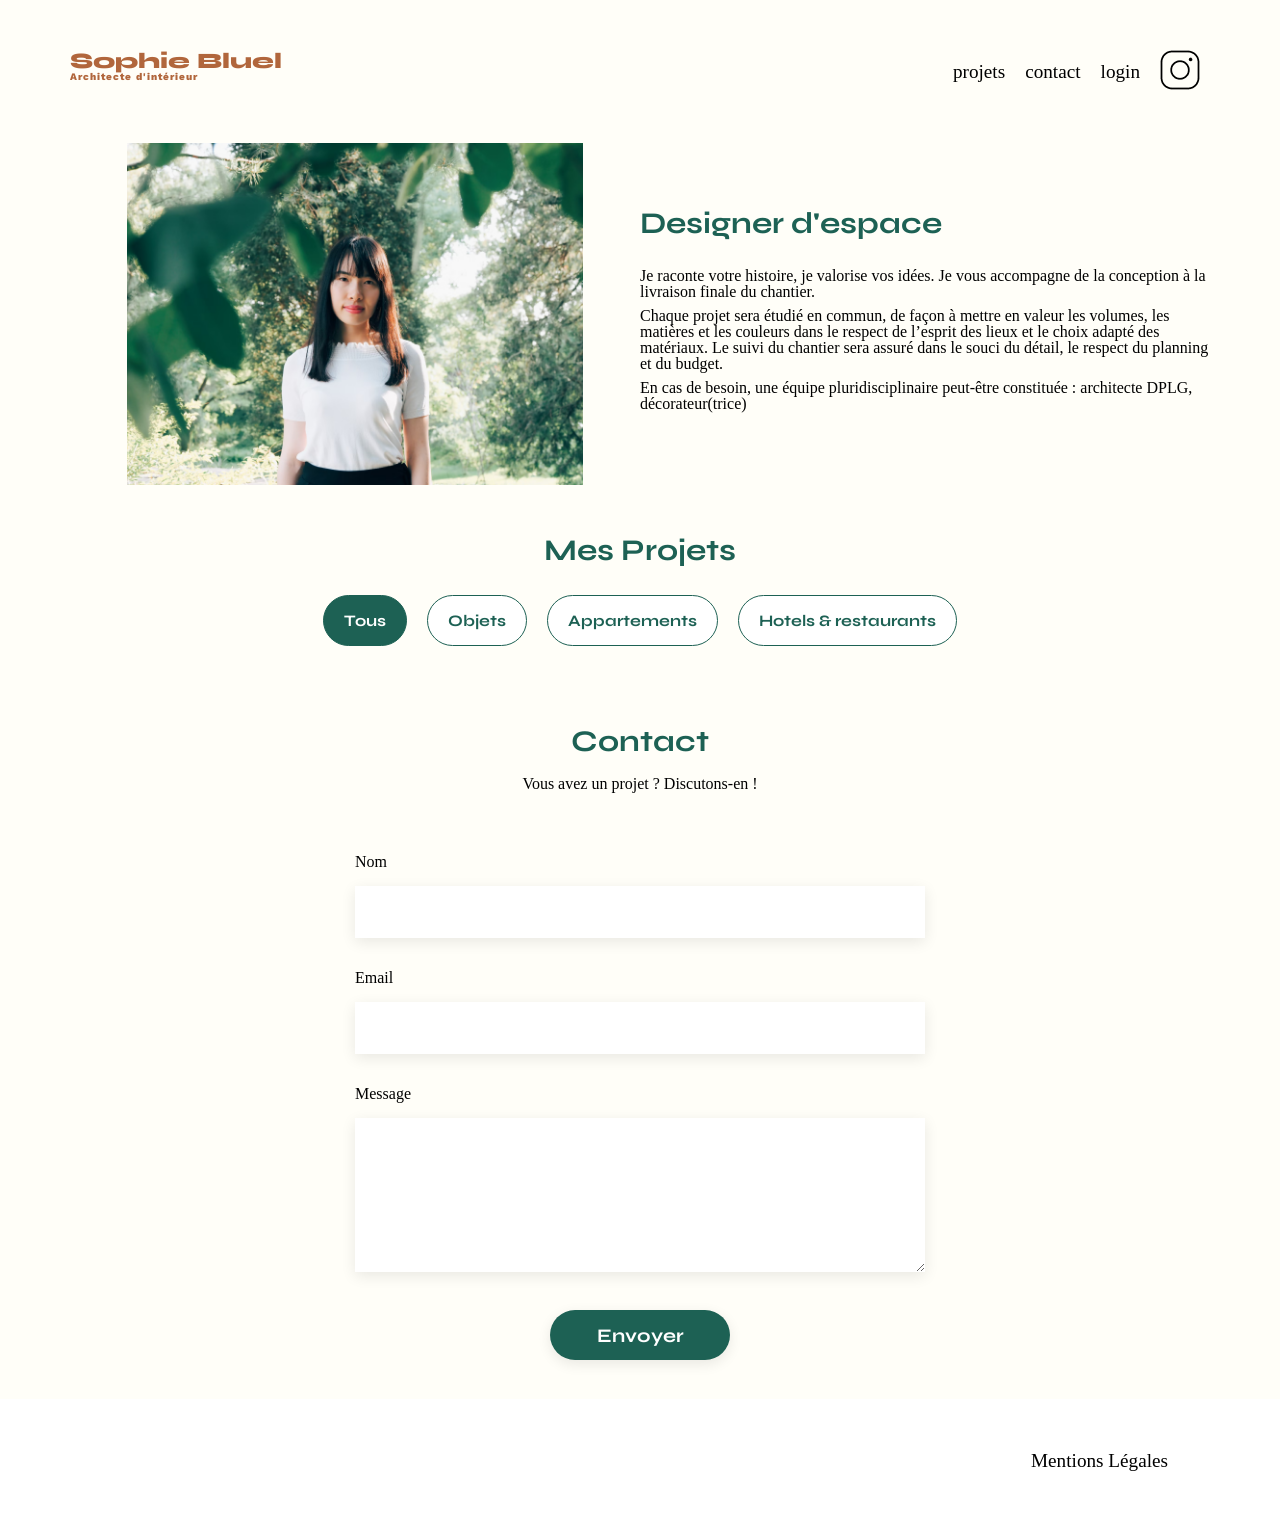
==== index.html @ d8950c9f "Background-color" ====
<!DOCTYPE html>
<html lang="fr">
<head>
	<meta charset="UTF-8">
	<title>Sophie Bluel - Architecte d'intérieur</title>
	<meta name="viewport" content="width=device-width, initial-scale=1.0">
	<link rel="preconnect" href="https://fonts.googleapis.com">
	<link rel="preconnect" href="https://fonts.gstatic.com" crossorigin>
	<link href="https://fonts.googleapis.com/css2?family=Syne:wght@700;800&family=Work+Sans&display=swap" rel="stylesheet">
	<meta name="description" content="">
	<link rel="stylesheet" href="./assets/style.css">
</head>
<body>
	
<header>
	<h1>Sophie Bluel <span>Architecte d'intérieur</span></h1>
	<nav>
		<ul>
			<li>projets</li>
			<li>contact</li>
			<li><a href="login.html">login</a></li>
			<li><img src="./assets/icons/instagram.png" alt="Instagram"></li>
		</ul>
	</nav>
</header>
<main>
	<section id="introduction">
		<figure>
			<img src="./assets/images/sophie-bluel.png" alt="">
		</figure>
		<article>
			<h2>Designer d'espace</h2>
			<p>Je raconte votre histoire, je valorise vos idées. Je vous accompagne de la conception à la livraison finale du chantier.</p>
			<p>Chaque projet sera étudié en commun, de façon à mettre en valeur les volumes, les matières et les couleurs dans le respect de l’esprit des lieux et le choix adapté des matériaux. Le suivi du chantier sera assuré dans le souci du détail, le respect du planning et du budget.</p>
			<p>En cas de besoin, une équipe pluridisciplinaire peut-être constituée : architecte DPLG, décorateur(trice)</p>
		</article>
	</section>
	<section id="portfolio">
		<h2>Mes Projets</h2>
		<div class="filters">
			<button data-category="0" class="active">Tous</button>
			<button data-category="1">Objets</button>
			<button data-category="2">Appartements</button>
			<button data-category="3">Hotels & restaurants</button>
		</div>
		<div class="gallery">
			<!-- Ajout des works via l'API -->
		</div>
	</section>
	<section id="contact">
		<h2>Contact</h2>
		<p>Vous avez un projet ? Discutons-en !</p>
		<form action="#" method="post">
			<label for="name">Nom</label>
			<input type="text" name="name" id="name">
			<label for="email">Email</label>
			<input type="email" name="email" id="email">
			<label for="message">Message</label>
			<textarea name="message" id="message" cols="30" rows="10"></textarea>
			<input type="submit" value="Envoyer">
		</form>
	</section>

</main>

<footer>
	<div class="footer-content">
	<nav>
		<ul>
			<li>Mentions Légales</li>
		</ul>
	</nav>
	</div>
</footer>
<script src="./script.js"></script>
</body>
</html>
---- assets/style.css ----
/* http://meyerweb.com/eric/tools/css/reset/
   v2.0 | 20110126
   License: none (public domain)
*/

html, body, div, span, applet, object, iframe,
h1, h2, h3, h4, h5, h6, p, blockquote, pre,
a, abbr, acronym, address, big, cite, code,
del, dfn, em, img, ins, kbd, q, s, samp,
small, strike, strong, sub, sup, tt, var,
b, u, i, center,
dl, dt, dd, ol, ul, li,
fieldset, form, label, legend,
table, caption, tbody, tfoot, thead, tr, th, td,
article, aside, canvas, details, embed,
figure, figcaption, footer, header, hgroup,
menu, nav, output, ruby, section, summary,
time, mark, audio, video {
	margin: 0;
	padding: 0;
	border: 0;
	font-size: 100%;
	font: inherit;
	vertical-align: baseline;
}
/* HTML5 display-role reset for older browsers */
article, aside, details, figcaption, figure,
footer, header, hgroup, menu, nav, section {
	display: block;
}
body {
	line-height: 1;
	background-color: #FFFEF8;
}
ol, ul {
	list-style: none;
}
blockquote, q {
	quotes: none;
}
blockquote:before, blockquote:after,
q:before, q:after {
	content: '';
	content: none;
}
table {
	border-collapse: collapse;
	border-spacing: 0;
}
/** end reset css**/


main {
  max-width: 1140px;
  margin: auto; /* centre le contenu */
}
header {
	display: flex;
	justify-content: space-between;
	margin: 50px auto 0 auto; /* espace de 50px au-dessus */
}

header,
main {
  max-width: 1140px;
  
}
section {
	margin: 50px 0
}

h1{
	display: flex;
	flex-direction: column;
	font-family: 'Syne';
	font-size: 22px;
	font-weight: 800;
	color: #B1663C
}

h1 > span {
	font-family: 'Work Sans';
	font-size:10px;
	letter-spacing: 0.1em;
;
}

h2{
	font-family: 'Syne';
	font-weight: 700;
	font-size: 30px;
	color: #1D6154
}
nav ul {
	display: flex;
	align-items: center;
	list-style-type: none;

}
nav li {
	padding: 0 10px;
	font-size: 1.2em;
}

nav a {
  color: inherit;          /* garde la même couleur que le texte du <li> */
  text-decoration: none;   /* enlève le soulignement */
}

li:hover {
	color: #B1663C;
}
#introduction {
	display: flex;
	align-items: center;
}
#introduction figure {
	flex: 1
}
#introduction img {
	display: block;
	margin: auto;
	width: 80%;
}

#introduction article {
	flex: 1
}
#introduction h2 {
	margin-bottom: 1em;
}

#introduction p {
	margin-bottom: 0.5em;
}
#portfolio h2 {
	text-align: center;
	margin-bottom: 1em;
}

/* Boutons pour le filtre */

.filters {
	display: flex;
	justify-content: center;
	gap: 20px;
	margin: 30px;
}

.filters button{
border-radius: 60px;
border: 1px solid #1D6154;
padding: 15px 20px;
font-family: Syne;
font-weight: 700;
font-size: 16px;
text-align: center;
color :#1D6154;
background-color: white;
}

button.active {
    background-color:#1D6154;
    color: white;
}

.gallery {
	width: 100%;
	display: grid;
	grid-template-columns: 1fr 1fr 1fr;
	grid-column-gap: 20px;
	grid-row-gap: 20px;
}

.gallery img {
	width: 100%;

}
#contact {
	width: 50%;
margin: auto;
}
#contact > * {
	text-align: center;

}
#contact h2{
	margin-bottom: 20px;
}
#contact form {
	text-align: left;
	margin-top:30px;
	display: flex;
	flex-direction: column;
}

#contact input {
	height: 50px;
	font-size: 1.2em;
	border: none;
	box-shadow: 0px 4px 14px rgba(0, 0, 0, 0.09);
}
#contact label {
	margin: 2em 0 1em 0;
}
#contact textarea {
	border: none;
	box-shadow: 0px 4px 14px rgba(0, 0, 0, 0.09);
}

input[type="submit"]{
	font-family: 'Syne';
	font-weight: 700;
	color: white;
	background-color: #1D6154;
	margin : 2em auto ;
	width: 180px;
	text-align: center;
	border-radius: 60px ;
}


footer {
  background-color: #fff;
  width: 100%;
  padding: 20px 0;
}

.footer-content {
  max-width: 1140px;   /* même largeur que main et header */
  margin: 0 auto;      /* centre le contenu */
}

footer nav ul {
  display: flex;
  justify-content: flex-end;
  margin: 2em;
}
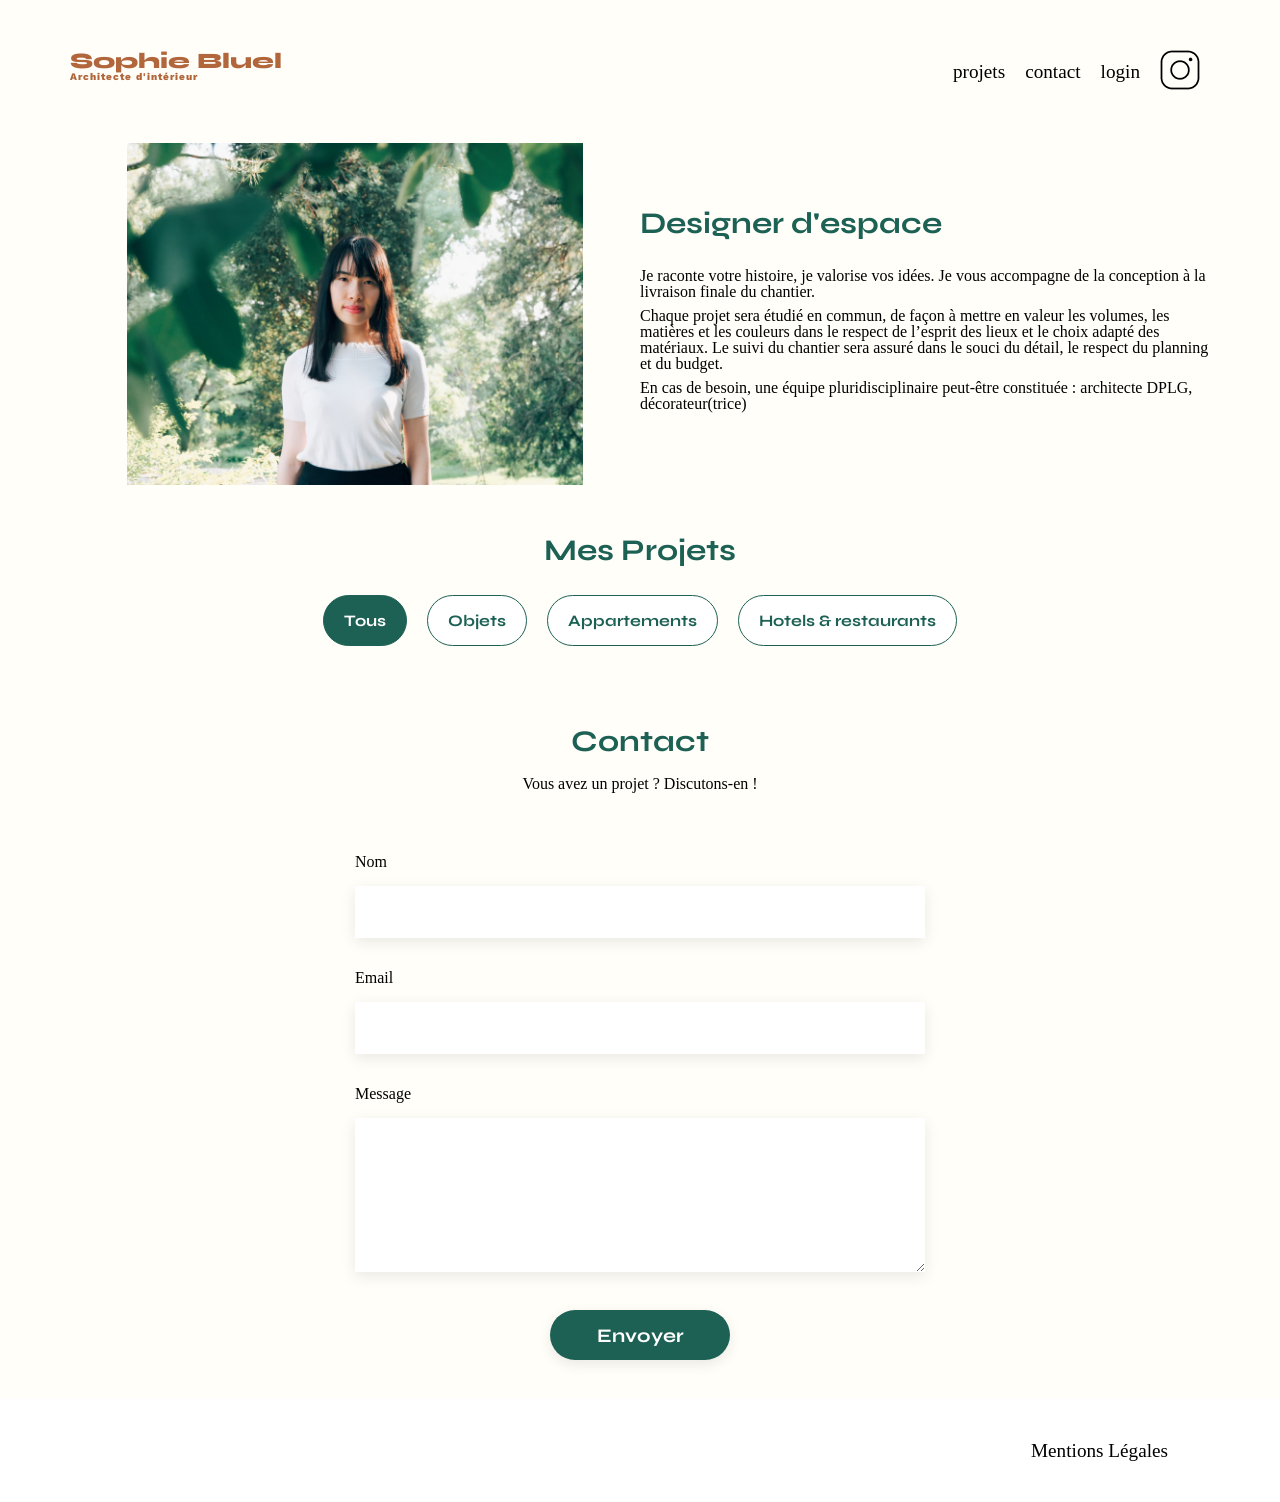
==== commit 0eccfe4b: "Envoi form login" ====
--- a/index.html
+++ b/index.html
@@ -10,8 +10,7 @@
 	<meta name="description" content="">
 	<link rel="stylesheet" href="./assets/style.css">
 </head>
-<body>
-	
+<body>	
 <header>
 	<h1>Sophie Bluel <span>Architecte d'intérieur</span></h1>
 	<nav>
--- a/assets/style.css
+++ b/assets/style.css
@@ -107,6 +107,10 @@
   text-decoration: none;   /* enlève le soulignement */
 }
 
+nav a.active {
+  font-weight: 700; /* rend le texte gras */
+}
+
 li:hover {
 	color: #B1663C;
 }
@@ -223,7 +227,7 @@
 footer {
   background-color: #fff;
   width: 100%;
-  padding: 20px 0;
+  padding: 10px 0;
 }
 
 .footer-content {
@@ -237,3 +241,55 @@
   margin: 2em;
 }
 
+/* ============ PAGE LOGIN ============ */
+
+.login-page {
+  height: 100vh; /* prend toute la hauteur de l’écran */
+  display: flex;
+  flex-direction: column;
+  justify-content: center;
+  align-items: center;
+  background-color: #FFFEF8;
+}
+
+.login-page form {
+  display: flex;
+  flex-direction: column;
+  width: 400px;
+}
+
+.login-page h2 {
+    margin-bottom: 40px;
+    text-align: center;
+}
+
+.login-page input {
+  height: 50px;
+  font-size: 1.1em;
+  border: none;
+  margin-bottom: 50px;
+  box-shadow: 0px 4px 14px rgba(0, 0, 0, 0.09);
+}
+
+.login-page label {
+  margin-top: 15px;
+  margin-bottom: 8px;
+  color: #3D3D3D;
+}
+
+.login-page input:not([type="submit"]) {
+  margin-bottom: 30px;
+}
+
+.login-page p {
+  text-align: center;
+}
+
+.login-page p a {
+  font-family: 'Work Sans';
+  font-weight: 500;
+  font-size: 14px;
+  line-height: 100%;
+  text-decoration: underline;
+  color: #3D3D3D;
+}
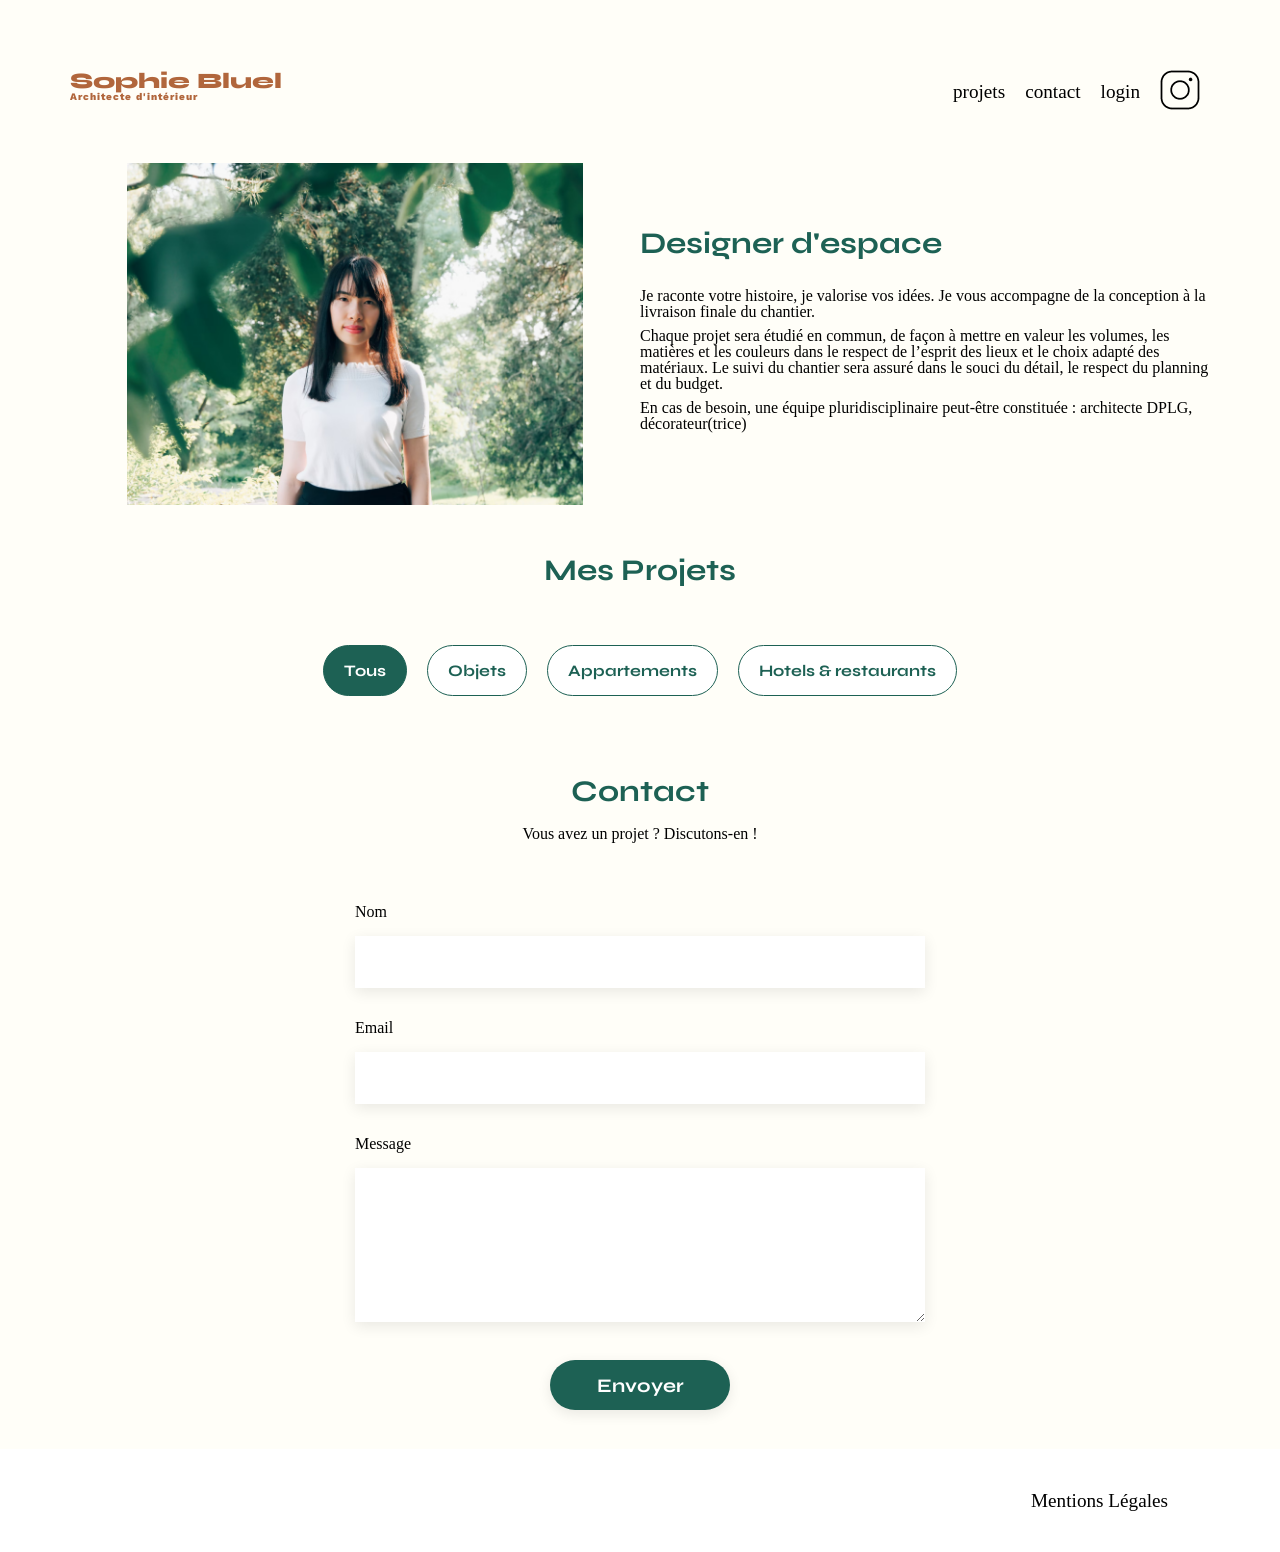
==== commit 732ae068: "Ouverture et fermeture de la modal" ====
--- a/index.html
+++ b/index.html
@@ -8,10 +8,15 @@
 	<link rel="preconnect" href="https://fonts.gstatic.com" crossorigin>
 	<link href="https://fonts.googleapis.com/css2?family=Syne:wght@700;800&family=Work+Sans&display=swap" rel="stylesheet">
 	<meta name="description" content="">
+	<link rel="stylesheet" href="https://cdnjs.cloudflare.com/ajax/libs/font-awesome/6.6.0/css/all.min.css"/>
 	<link rel="stylesheet" href="./assets/style.css">
 </head>
 <body>	
 <header>
+	<div class="edition-mode">
+	<i class="fa-regular fa-pen-to-square"></i>
+	<p>Mode édition</p>
+	</div>
 	<h1>Sophie Bluel <span>Architecte d'intérieur</span></h1>
 	<nav>
 		<ul>
@@ -35,7 +40,13 @@
 		</article>
 	</section>
 	<section id="portfolio">
+		<div class="modifier-flex">
 		<h2>Mes Projets</h2>
+		<div class="modifier">
+		<i class="fa-regular fa-pen-to-square"></i>
+		<button>Modifier</button>
+		</div>
+		</div>
 		<div class="filters">
 			<button data-category="0" class="active">Tous</button>
 			<button data-category="1">Objets</button>
@@ -71,6 +82,12 @@
 	</nav>
 	</div>
 </footer>
+<div class="modal">
+	<div class="modal-content">
+		<button><i class="fa-solid fa-xmark"></i></button>
+		<h3>Galerie photo</h3>
+	</div>
+</div>
 <script src="./script.js"></script>
 </body>
 </html>
--- a/assets/style.css
+++ b/assets/style.css
@@ -57,7 +57,7 @@
 header {
 	display: flex;
 	justify-content: space-between;
-	margin: 50px auto 0 auto; /* espace de 50px au-dessus */
+	margin: 70px auto 0 auto; /* espace de 50px au-dessus */
 }
 
 header,
@@ -292,4 +292,92 @@
   line-height: 100%;
   text-decoration: underline;
   color: #3D3D3D;
+}
+
+/* Message d'erreur  */
+.error-message {
+  color: #93532F;
+  margin-top: -15px; /* remonte légèrement le message */
+  margin-bottom: 30px; /* ajoute un petit espace avant le lien "mot de passe oublié" */
+  font-family: 'Work Sans';
+  font-size: 14px;
+}
+
+/* Mode Edition  */
+.edition-mode {
+    background-color: black;
+    color: white;
+    width: 100%;
+    height: 59px;
+	display: none;
+    text-align: center;
+	align-items: center;
+    position: fixed;
+    top: 0;
+    left: 0;
+    z-index: 1000;
+    justify-content: center;
+    gap: 8px;
+}
+
+/* Bouton modifier */
+.modifier {
+    display: none;
+    align-items: center;
+    gap: 8px;
+	margin-bottom: 25px;
+} 
+
+.modifier-flex {
+    display: flex;
+    justify-content: center;
+	align-items: center;
+    gap: 20px;
+}
+
+.modifier button {
+  background: none;
+  border: none;
+  color: inherit;
+  font-family: inherit;
+  font-size: inherit;
+  cursor: pointer;
+  padding: 0;
+}
+
+/* Modale */
+/* Il faut créer une classe avant la modale pour mettre le fond opaque */
+
+.modal {
+	background-color: rgba(0, 0, 0, 0.3);
+	display: none;
+	position: fixed;
+	top: 0;
+	left: 0;
+	width: 100%;
+	height: 100%;
+	z-index: 10;
+}
+
+.modal-content {
+	position: relative;
+	width: 630px;
+	/* height: 300px;	 */
+    top: 50%;
+    left: 50%;
+	transform: translate(-50%, -50%);
+	border-radius: 10px;
+	background-color: white;
+	z-index: 20;
+	display: flex;
+	;
+}
+
+.modal-content button {
+  position: absolute;
+  top: 15px;
+  right: 15px;
+  background: none;
+  border: none;
+  cursor: pointer;
 }
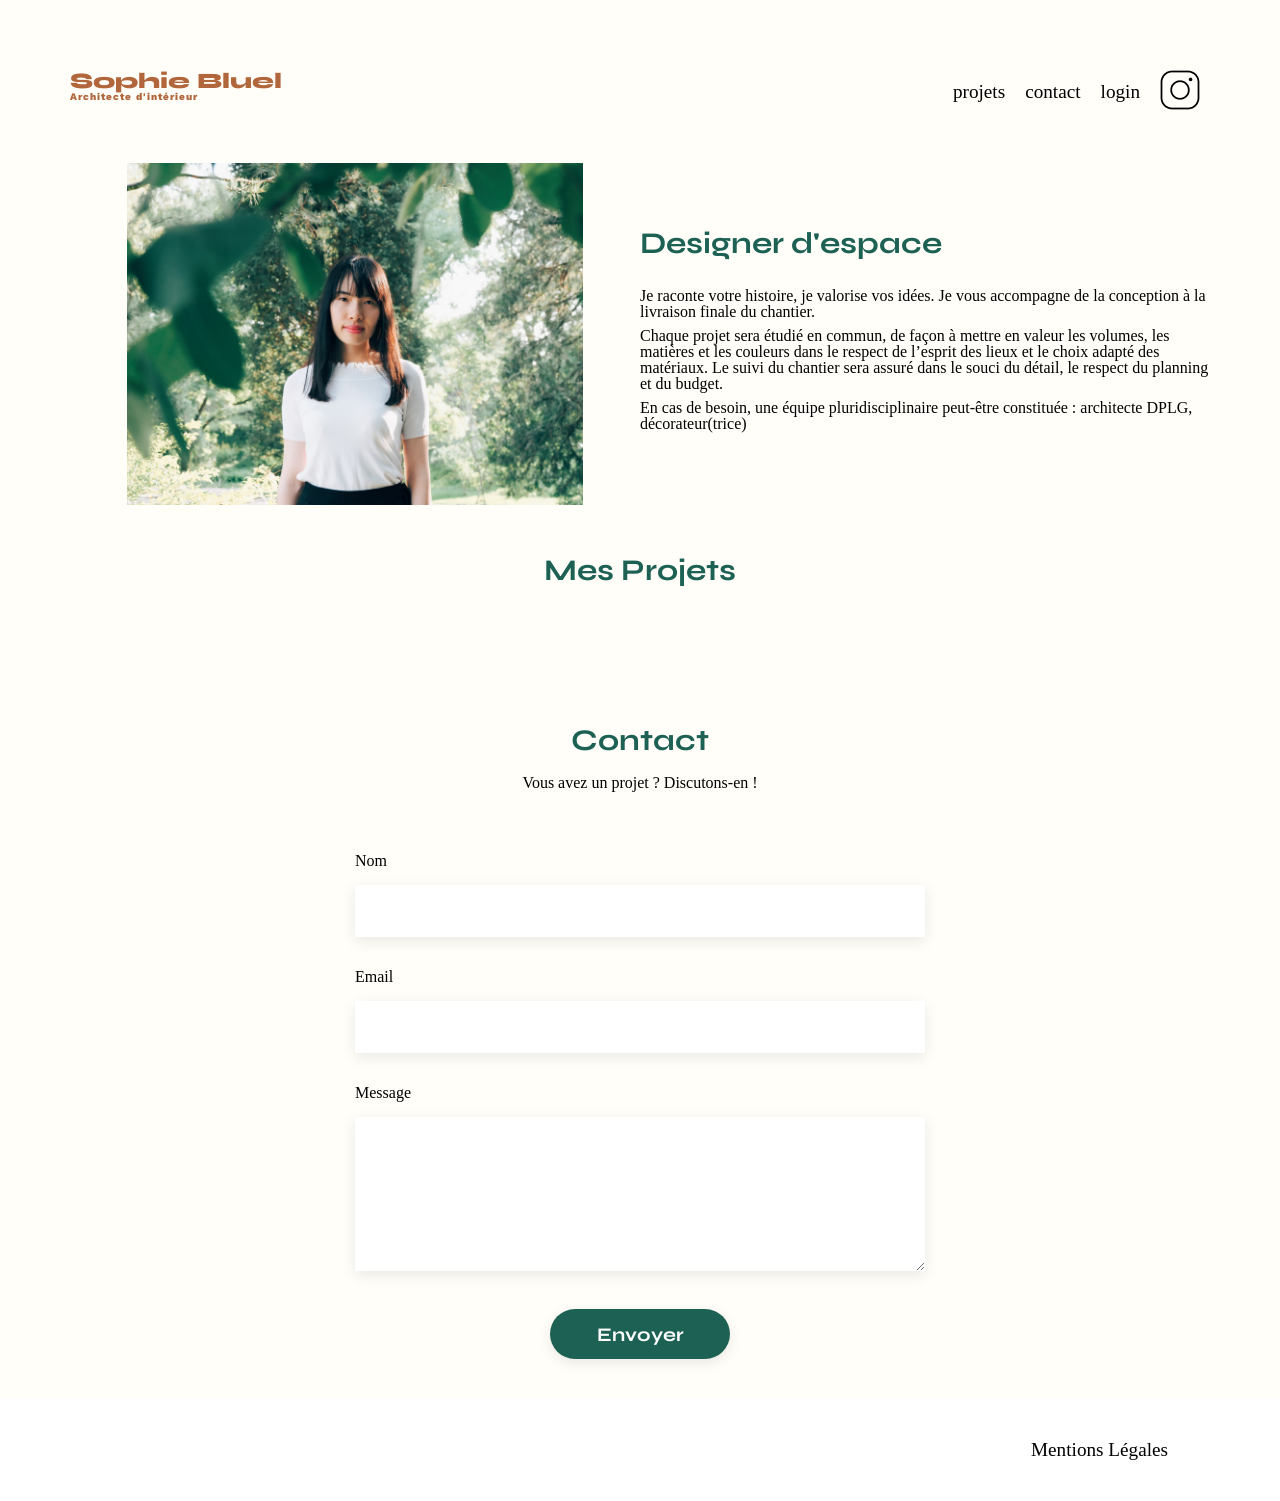
==== commit 68fa1179: "Version revisée" ====
--- a/index.html
+++ b/index.html
@@ -1,93 +1,127 @@
 <!DOCTYPE html>
 <html lang="fr">
+
 <head>
 	<meta charset="UTF-8">
 	<title>Sophie Bluel - Architecte d'intérieur</title>
 	<meta name="viewport" content="width=device-width, initial-scale=1.0">
 	<link rel="preconnect" href="https://fonts.googleapis.com">
 	<link rel="preconnect" href="https://fonts.gstatic.com" crossorigin>
-	<link href="https://fonts.googleapis.com/css2?family=Syne:wght@700;800&family=Work+Sans&display=swap" rel="stylesheet">
+	<link href="https://fonts.googleapis.com/css2?family=Syne:wght@700;800&family=Work+Sans&display=swap"
+		rel="stylesheet">
 	<meta name="description" content="">
-	<link rel="stylesheet" href="https://cdnjs.cloudflare.com/ajax/libs/font-awesome/6.6.0/css/all.min.css"/>
+	<link rel="stylesheet" href="https://cdnjs.cloudflare.com/ajax/libs/font-awesome/6.6.0/css/all.min.css">
 	<link rel="stylesheet" href="./assets/style.css">
 </head>
-<body>	
-<header>
-	<div class="edition-mode">
-	<i class="fa-regular fa-pen-to-square"></i>
-	<p>Mode édition</p>
+
+<body>
+	<header>
+		<div class="edition-mode">
+			<i class="fa-regular fa-pen-to-square"></i>
+			<p>Mode édition</p>
+		</div>
+		<h1>Sophie Bluel <span>Architecte d'intérieur</span></h1>
+		<nav>
+			<ul>
+				<li>projets</li>
+				<li>contact</li>
+				<li><a href="login.html" id="login">login</a></li>
+				<li><img src="./assets/icons/instagram.png" alt="Instagram"></li>
+			</ul>
+		</nav>
+	</header>
+	<main>
+		<section id="introduction">
+			<figure>
+				<img src="./assets/images/sophie-bluel.png" alt="">
+			</figure>
+			<article>
+				<h2>Designer d'espace</h2>
+				<p>Je raconte votre histoire, je valorise vos idées. Je vous accompagne de la conception à la livraison
+					finale du chantier.</p>
+				<p>Chaque projet sera étudié en commun, de façon à mettre en valeur les volumes, les matières et les
+					couleurs dans le respect de l’esprit des lieux et le choix adapté des matériaux. Le suivi du
+					chantier sera assuré dans le souci du détail, le respect du planning et du budget.</p>
+				<p>En cas de besoin, une équipe pluridisciplinaire peut-être constituée : architecte DPLG,
+					décorateur(trice)</p>
+			</article>
+		</section>
+		<section id="portfolio">
+			<div class="modifier-flex">
+				<h2>Mes Projets</h2>
+				<div class="modifier">
+					<i class="fa-regular fa-pen-to-square"></i>
+					<button>Modifier</button>
+				</div>
+			</div>
+			<div class="filters">
+			</div>
+			<div class="gallery">
+				<!-- Ajout des works via l'API -->
+			</div>
+		</section>
+		<section id="contact">
+			<h2>Contact</h2>
+			<p>Vous avez un projet ? Discutons-en !</p>
+			<form action="#" method="post">
+				<label for="name">Nom</label>
+				<input type="text" name="name" id="name">
+				<label for="email">Email</label>
+				<input type="email" name="email" id="email">
+				<label for="message">Message</label>
+				<textarea name="message" id="message" cols="30" rows="10"></textarea>
+				<input type="submit" value="Envoyer">
+			</form>
+		</section>
+
+	</main>
+
+	<footer>
+		<div class="footer-content">
+			<nav>
+				<ul>
+					<li>Mentions Légales</li>
+				</ul>
+			</nav>
+		</div>
+	</footer>
+	<div class="modal">
+		<div class="modal-content">
+			<!-- Vue 1 : suppression -->
+			<div class="modal-delete">
+				<button class="close"><i class="fa-solid fa-xmark"></i></button>
+				<h3>Galerie photo</h3>
+				<div class="modal-gallery"></div>
+				<hr>
+				<button class="add-photo">Ajouter une photo</button>
+			</div>
+			<!-- Vue 2 : ajout -->
+			<div class="modal-add">
+				<button class="close"><i class="fa-solid fa-xmark"></i></button>
+				<button class="arrow-left"><i class="fa-solid fa-arrow-left"></i></button>
+				<h3>Ajout photo</h3>
+				<div class="image-add">
+					<i class="fa-regular fa-image fa-2xl"></i>
+					<button id="add-button" class="add-button">+ Ajouter photo</button>
+					<input type="file" id="new-work" name="new-work" accept="image/png, image/jpeg" required>
+					<p class="info-message">jpg, png : 4mo max</p>
+				</div>
+				<form class="add-form">
+					<label for="titre">Titre</label>
+					<input type="text" name="titre" id="titre" required>
+					<label for="category">Catégorie</label>
+					<select name="category" id="category"></select>
+					<hr>
+					<button type="submit" class="confirm">Valider</button>
+					<p id="error-img" class="error-message"></p>
+				</form>
+
+
+
+			</div>
+		</div>
 	</div>
-	<h1>Sophie Bluel <span>Architecte d'intérieur</span></h1>
-	<nav>
-		<ul>
-			<li>projets</li>
-			<li>contact</li>
-			<li><a href="login.html">login</a></li>
-			<li><img src="./assets/icons/instagram.png" alt="Instagram"></li>
-		</ul>
-	</nav>
-</header>
-<main>
-	<section id="introduction">
-		<figure>
-			<img src="./assets/images/sophie-bluel.png" alt="">
-		</figure>
-		<article>
-			<h2>Designer d'espace</h2>
-			<p>Je raconte votre histoire, je valorise vos idées. Je vous accompagne de la conception à la livraison finale du chantier.</p>
-			<p>Chaque projet sera étudié en commun, de façon à mettre en valeur les volumes, les matières et les couleurs dans le respect de l’esprit des lieux et le choix adapté des matériaux. Le suivi du chantier sera assuré dans le souci du détail, le respect du planning et du budget.</p>
-			<p>En cas de besoin, une équipe pluridisciplinaire peut-être constituée : architecte DPLG, décorateur(trice)</p>
-		</article>
-	</section>
-	<section id="portfolio">
-		<div class="modifier-flex">
-		<h2>Mes Projets</h2>
-		<div class="modifier">
-		<i class="fa-regular fa-pen-to-square"></i>
-		<button>Modifier</button>
-		</div>
-		</div>
-		<div class="filters">
-			<button data-category="0" class="active">Tous</button>
-			<button data-category="1">Objets</button>
-			<button data-category="2">Appartements</button>
-			<button data-category="3">Hotels & restaurants</button>
-		</div>
-		<div class="gallery">
-			<!-- Ajout des works via l'API -->
-		</div>
-	</section>
-	<section id="contact">
-		<h2>Contact</h2>
-		<p>Vous avez un projet ? Discutons-en !</p>
-		<form action="#" method="post">
-			<label for="name">Nom</label>
-			<input type="text" name="name" id="name">
-			<label for="email">Email</label>
-			<input type="email" name="email" id="email">
-			<label for="message">Message</label>
-			<textarea name="message" id="message" cols="30" rows="10"></textarea>
-			<input type="submit" value="Envoyer">
-		</form>
-	</section>
+	<script src="./script.js"></script>
+</body>
 
-</main>
-
-<footer>
-	<div class="footer-content">
-	<nav>
-		<ul>
-			<li>Mentions Légales</li>
-		</ul>
-	</nav>
-	</div>
-</footer>
-<div class="modal">
-	<div class="modal-content">
-		<button><i class="fa-solid fa-xmark"></i></button>
-		<h3>Galerie photo</h3>
-	</div>
-</div>
-<script src="./script.js"></script>
-</body>
-</html>
+</html>
--- a/assets/style.css
+++ b/assets/style.css
@@ -3,19 +3,87 @@
    License: none (public domain)
 */
 
-html, body, div, span, applet, object, iframe,
-h1, h2, h3, h4, h5, h6, p, blockquote, pre,
-a, abbr, acronym, address, big, cite, code,
-del, dfn, em, img, ins, kbd, q, s, samp,
-small, strike, strong, sub, sup, tt, var,
-b, u, i, center,
-dl, dt, dd, ol, ul, li,
-fieldset, form, label, legend,
-table, caption, tbody, tfoot, thead, tr, th, td,
-article, aside, canvas, details, embed,
-figure, figcaption, footer, header, hgroup,
-menu, nav, output, ruby, section, summary,
-time, mark, audio, video {
+html,
+body,
+div,
+span,
+applet,
+object,
+iframe,
+h1,
+h2,
+h3,
+h4,
+h5,
+h6,
+p,
+blockquote,
+pre,
+a,
+abbr,
+acronym,
+address,
+big,
+cite,
+code,
+del,
+dfn,
+em,
+img,
+ins,
+kbd,
+q,
+s,
+samp,
+small,
+strike,
+strong,
+sub,
+sup,
+tt,
+var,
+b,
+u,
+i,
+center,
+dl,
+dt,
+dd,
+ol,
+ul,
+li,
+fieldset,
+form,
+label,
+legend,
+table,
+caption,
+tbody,
+tfoot,
+thead,
+tr,
+th,
+td,
+article,
+aside,
+canvas,
+details,
+embed,
+figure,
+figcaption,
+footer,
+header,
+hgroup,
+menu,
+nav,
+output,
+ruby,
+section,
+summary,
+time,
+mark,
+audio,
+video {
 	margin: 0;
 	padding: 0;
 	border: 0;
@@ -23,53 +91,77 @@
 	font: inherit;
 	vertical-align: baseline;
 }
+
 /* HTML5 display-role reset for older browsers */
-article, aside, details, figcaption, figure,
-footer, header, hgroup, menu, nav, section {
+article,
+aside,
+details,
+figcaption,
+figure,
+footer,
+header,
+hgroup,
+menu,
+nav,
+section {
 	display: block;
 }
+
 body {
 	line-height: 1;
 	background-color: #FFFEF8;
 }
-ol, ul {
+
+ol,
+ul {
 	list-style: none;
 }
-blockquote, q {
+
+blockquote,
+q {
 	quotes: none;
 }
-blockquote:before, blockquote:after,
-q:before, q:after {
+
+blockquote:before,
+blockquote:after,
+q:before,
+q:after {
 	content: '';
 	content: none;
 }
+
 table {
 	border-collapse: collapse;
 	border-spacing: 0;
 }
+
 /** end reset css**/
 
 
 main {
-  max-width: 1140px;
-  margin: auto; /* centre le contenu */
-}
+	max-width: 1140px;
+	margin: auto;
+	/* centre le contenu */
+}
+
 header {
 	display: flex;
 	justify-content: space-between;
-	margin: 70px auto 0 auto; /* espace de 50px au-dessus */
+	margin: 70px auto 0 auto;
+	/* espace de 50px au-dessus */
 }
 
 header,
 main {
-  max-width: 1140px;
-  
-}
+	max-width: 1140px;
+
+}
+
 section {
 	margin: 50px 0
 }
 
-h1{
+h1 {
 	display: flex;
 	flex-direction: column;
 	font-family: 'Syne';
@@ -78,49 +170,62 @@
 	color: #B1663C
 }
 
-h1 > span {
-	font-family: 'Work Sans';
-	font-size:10px;
+h1>span {
+	font-family: 'Work Sans';
+	font-size: 10px;
 	letter-spacing: 0.1em;
-;
-}
-
-h2{
+	;
+}
+
+h2 {
 	font-family: 'Syne';
 	font-weight: 700;
 	font-size: 30px;
 	color: #1D6154
 }
+
 nav ul {
 	display: flex;
 	align-items: center;
 	list-style-type: none;
 
 }
+
 nav li {
 	padding: 0 10px;
 	font-size: 1.2em;
 }
 
 nav a {
-  color: inherit;          /* garde la même couleur que le texte du <li> */
-  text-decoration: none;   /* enlève le soulignement */
+	color: inherit;
+	/* garde la même couleur que le texte du <li> */
+	text-decoration: none;
+	/* enlève le soulignement */
 }
 
 nav a.active {
-  font-weight: 700; /* rend le texte gras */
+	font-weight: 700;
+	/* rend le texte gras */
 }
 
 li:hover {
 	color: #B1663C;
 }
+
+/* Garde le pointeur de la souris sur le logout */
+#login {
+	cursor: pointer;
+}
+
 #introduction {
 	display: flex;
 	align-items: center;
 }
+
 #introduction figure {
 	flex: 1
 }
+
 #introduction img {
 	display: block;
 	margin: auto;
@@ -130,6 +235,7 @@
 #introduction article {
 	flex: 1
 }
+
 #introduction h2 {
 	margin-bottom: 1em;
 }
@@ -137,6 +243,7 @@
 #introduction p {
 	margin-bottom: 0.5em;
 }
+
 #portfolio h2 {
 	text-align: center;
 	margin-bottom: 1em;
@@ -151,21 +258,21 @@
 	margin: 30px;
 }
 
-.filters button{
-border-radius: 60px;
-border: 1px solid #1D6154;
-padding: 15px 20px;
-font-family: Syne;
-font-weight: 700;
-font-size: 16px;
-text-align: center;
-color :#1D6154;
-background-color: white;
+.filters button {
+	border-radius: 60px;
+	border: 1px solid #1D6154;
+	padding: 15px 20px;
+	font-family: Syne;
+	font-weight: 700;
+	font-size: 16px;
+	text-align: center;
+	color: #1D6154;
+	background-color: white;
 }
 
 button.active {
-    background-color:#1D6154;
-    color: white;
+	background-color: #1D6154;
+	color: white;
 }
 
 .gallery {
@@ -180,20 +287,24 @@
 	width: 100%;
 
 }
+
 #contact {
 	width: 50%;
-margin: auto;
-}
-#contact > * {
-	text-align: center;
-
-}
-#contact h2{
+	margin: auto;
+}
+
+#contact>* {
+	text-align: center;
+
+}
+
+#contact h2 {
 	margin-bottom: 20px;
 }
+
 #contact form {
 	text-align: left;
-	margin-top:30px;
+	margin-top: 30px;
 	display: flex;
 	flex-direction: column;
 }
@@ -204,149 +315,155 @@
 	border: none;
 	box-shadow: 0px 4px 14px rgba(0, 0, 0, 0.09);
 }
+
 #contact label {
 	margin: 2em 0 1em 0;
 }
+
 #contact textarea {
 	border: none;
 	box-shadow: 0px 4px 14px rgba(0, 0, 0, 0.09);
 }
 
-input[type="submit"]{
+input[type="submit"] {
 	font-family: 'Syne';
 	font-weight: 700;
 	color: white;
 	background-color: #1D6154;
-	margin : 2em auto ;
+	margin: 2em auto;
 	width: 180px;
 	text-align: center;
-	border-radius: 60px ;
+	border-radius: 60px;
 }
 
 
 footer {
-  background-color: #fff;
-  width: 100%;
-  padding: 10px 0;
+	background-color: #fff;
+	width: 100%;
+	padding: 10px 0;
 }
 
 .footer-content {
-  max-width: 1140px;   /* même largeur que main et header */
-  margin: 0 auto;      /* centre le contenu */
+	max-width: 1140px;
+	/* même largeur que main et header */
+	margin: 0 auto;
+	/* centre le contenu */
 }
 
 footer nav ul {
-  display: flex;
-  justify-content: flex-end;
-  margin: 2em;
+	display: flex;
+	justify-content: flex-end;
+	margin: 2em;
 }
 
 /* ============ PAGE LOGIN ============ */
 
 .login-page {
-  height: 100vh; /* prend toute la hauteur de l’écran */
-  display: flex;
-  flex-direction: column;
-  justify-content: center;
-  align-items: center;
-  background-color: #FFFEF8;
+	height: 100vh;
+	/* prend toute la hauteur de l’écran */
+	display: flex;
+	flex-direction: column;
+	justify-content: center;
+	align-items: center;
+	background-color: #FFFEF8;
 }
 
 .login-page form {
-  display: flex;
-  flex-direction: column;
-  width: 400px;
+	display: flex;
+	flex-direction: column;
+	width: 400px;
 }
 
 .login-page h2 {
-    margin-bottom: 40px;
-    text-align: center;
+	margin-bottom: 40px;
+	text-align: center;
 }
 
 .login-page input {
-  height: 50px;
-  font-size: 1.1em;
-  border: none;
-  margin-bottom: 50px;
-  box-shadow: 0px 4px 14px rgba(0, 0, 0, 0.09);
+	height: 50px;
+	font-size: 1.1em;
+	border: none;
+	margin-bottom: 50px;
+	box-shadow: 0px 4px 14px rgba(0, 0, 0, 0.09);
 }
 
 .login-page label {
-  margin-top: 15px;
-  margin-bottom: 8px;
-  color: #3D3D3D;
+	margin-top: 15px;
+	margin-bottom: 8px;
+	color: #3D3D3D;
 }
 
 .login-page input:not([type="submit"]) {
-  margin-bottom: 30px;
+	margin-bottom: 30px;
 }
 
 .login-page p {
-  text-align: center;
+	text-align: center;
 }
 
 .login-page p a {
-  font-family: 'Work Sans';
-  font-weight: 500;
-  font-size: 14px;
-  line-height: 100%;
-  text-decoration: underline;
-  color: #3D3D3D;
+	font-family: 'Work Sans';
+	font-weight: 500;
+	font-size: 14px;
+	line-height: 100%;
+	text-decoration: underline;
+	color: #3D3D3D;
 }
 
 /* Message d'erreur  */
 .error-message {
-  color: #93532F;
-  margin-top: -15px; /* remonte légèrement le message */
-  margin-bottom: 30px; /* ajoute un petit espace avant le lien "mot de passe oublié" */
-  font-family: 'Work Sans';
-  font-size: 14px;
+	color: #93532F;
+	margin-bottom: 30px;
+	font-family: 'Work Sans';
+	font-size: 14px;
+	margin-top: 5px;
+	text-align: center;
 }
 
 /* Mode Edition  */
 .edition-mode {
-    background-color: black;
-    color: white;
-    width: 100%;
-    height: 59px;
+	background-color: black;
+	color: white;
+	width: 100%;
+	height: 59px;
 	display: none;
-    text-align: center;
-	align-items: center;
-    position: fixed;
-    top: 0;
-    left: 0;
-    z-index: 1000;
-    justify-content: center;
-    gap: 8px;
+	text-align: center;
+	align-items: center;
+	position: fixed;
+	top: 0;
+	left: 0;
+	z-index: 10;
+	justify-content: center;
+	gap: 8px;
 }
 
 /* Bouton modifier */
 .modifier {
-    display: none;
-    align-items: center;
-    gap: 8px;
+	display: none;
+	align-items: center;
+	gap: 8px;
 	margin-bottom: 25px;
-} 
+}
 
 .modifier-flex {
-    display: flex;
-    justify-content: center;
-	align-items: center;
-    gap: 20px;
+	display: flex;
+	justify-content: center;
+	align-items: center;
+	gap: 20px;
 }
 
 .modifier button {
-  background: none;
-  border: none;
-  color: inherit;
-  font-family: inherit;
-  font-size: inherit;
-  cursor: pointer;
-  padding: 0;
+	background: none;
+	border: none;
+	color: inherit;
+	font-family: inherit;
+	font-size: inherit;
+	cursor: pointer;
+	padding: 0;
 }
 
 /* Modale */
-/* Il faut créer une classe avant la modale pour mettre le fond opaque */
+/* Il faut créer une classe avant la modale pour mettre le fond opaque; ensuite une pour chaque vue */
 
 .modal {
 	background-color: rgba(0, 0, 0, 0.3);
@@ -356,28 +473,204 @@
 	left: 0;
 	width: 100%;
 	height: 100%;
-	z-index: 10;
+	z-index: 15;
 }
 
 .modal-content {
 	position: relative;
 	width: 630px;
-	/* height: 300px;	 */
-    top: 50%;
-    left: 50%;
+	top: 50%;
+	left: 50%;
 	transform: translate(-50%, -50%);
+	align-content: center;
 	border-radius: 10px;
 	background-color: white;
 	z-index: 20;
 	display: flex;
-	;
-}
-
-.modal-content button {
-  position: absolute;
-  top: 15px;
-  right: 15px;
-  background: none;
-  border: none;
-  cursor: pointer;
+	flex-direction: column;
+	justify-content: center;
+	align-items: center;
+}
+
+/* 1ère Vue */
+button.close {
+	position: absolute;
+	top: 25px;
+	right: 25px;
+	background: none;
+	border: none;
+	cursor: pointer;
+}
+
+.modal-content h3 {
+	font-family: 'Work Sans';
+	font-size: 26px;
+	color: black;
+	text-align: center;
+}
+
+.modal-gallery {
+	display: grid;
+	grid-template-columns: repeat(5, 76px);
+	gap: 28px 9px;
+	margin: 50px;
+	justify-content: center;
+}
+
+.modal-gallery img {
+	width: 76px;
+	height: 102px;
+}
+
+.modal-gallery figure {
+	position: relative;
+	width: 76px;
+	height: 102px;
+	margin: 0;
+}
+
+.modal-gallery i {
+	position: absolute;
+	color: white;
+	background-color: black;
+	left: 50px;
+	top: 6px;
+	padding: 3px;
+	width: 14px;
+	height: 14px;
+	display: flex;
+	justify-content: center;
+	align-items: center;
+	border-radius: 3px;
+}
+
+button.add-photo {
+	background: #1D6154;
+	font-size: 14px;
+	font-family: 'Syne';
+	color: white;
+	width: 237px;
+	height: 36px;
+	border-radius: 60px;
+	margin-bottom: 40px;
+	border: none;
+}
+
+hr {
+	width: 420px;
+	margin-bottom: 38px;
+	border-top: 1px solid #B3B3B3;
+	margin-top: 10px;
+}
+
+.modal-delete,
+.modal-add {
+	display: flex;
+	flex-direction: column;
+	margin-top: 60px;
+	align-items: center;
+}
+
+/* 2ème modale */
+
+.modal-add {
+	display: none;
+}
+
+button.arrow-left {
+	position: absolute;
+	top: 25px;
+	left: 25px;
+	background: none;
+	border: none;
+	cursor: pointer;
+}
+
+.image-add {
+	background: #E8F1F6;
+	width: 420px;
+	height: 169px;
+	border-radius: 3px;
+	display: flex;
+	flex-direction: column;
+	align-items: center;
+	justify-content: center;
+	margin-top: 40px;
+	position: relative;
+	overflow: hidden;
+}
+
+.fa-2xl {
+	font-size: 76px;
+	color: #B9C5CC;
+	margin-top: 33px;
+}
+
+button.add-button {
+	background: #CBD6DC;
+	font-size: 14px;
+	font-family: 'Work Sans';
+	font-weight: 500;
+	color: #306685;
+	width: 173px;
+	height: 36px;
+	border-radius: 50px;
+	border: none;
+	margin-top: 48px;
+	margin-bottom: 8px;
+}
+
+.image-add p {
+	font-size: 10px;
+	font-family: 'Work Sans';
+	color: #444444;
+}
+
+.add-form {
+	display: flex;
+	flex-direction: column;
+	margin-top: 30px;
+	margin-bottom: 30px;
+	font-family: 'Work Sans';
+	font-size: 14px;
+	color: #3D3D3D;
+	gap: 10px;
+	font-weight: 500;
+}
+
+.add-form input,
+.add-form select {
+	width: 420px;
+	height: 50px;
+	font-size: 16px;
+	font-family: 'Work Sans';
+	border: none;
+	background-color: #FFFFFF;
+	box-shadow: 0px 4px 14px rgba(0, 0, 0, 0.09);
+	color: #3D3D3D;
+}
+
+button.confirm {
+	background: #A7A7A7;
+	font-size: 14px;
+	font-family: 'Syne';
+	color: white;
+	width: 237px;
+	height: 36px;
+	border-radius: 60px;
+	margin-bottom: 40px;
+	border: none;
+	margin: auto;
+}
+
+#new-work {
+	display: none;
+}
+
+.image-add img {
+	width: 100%;
+	height: 100%;
+	object-fit: contain;
+	object-position: center;
+	display: block;
 }
